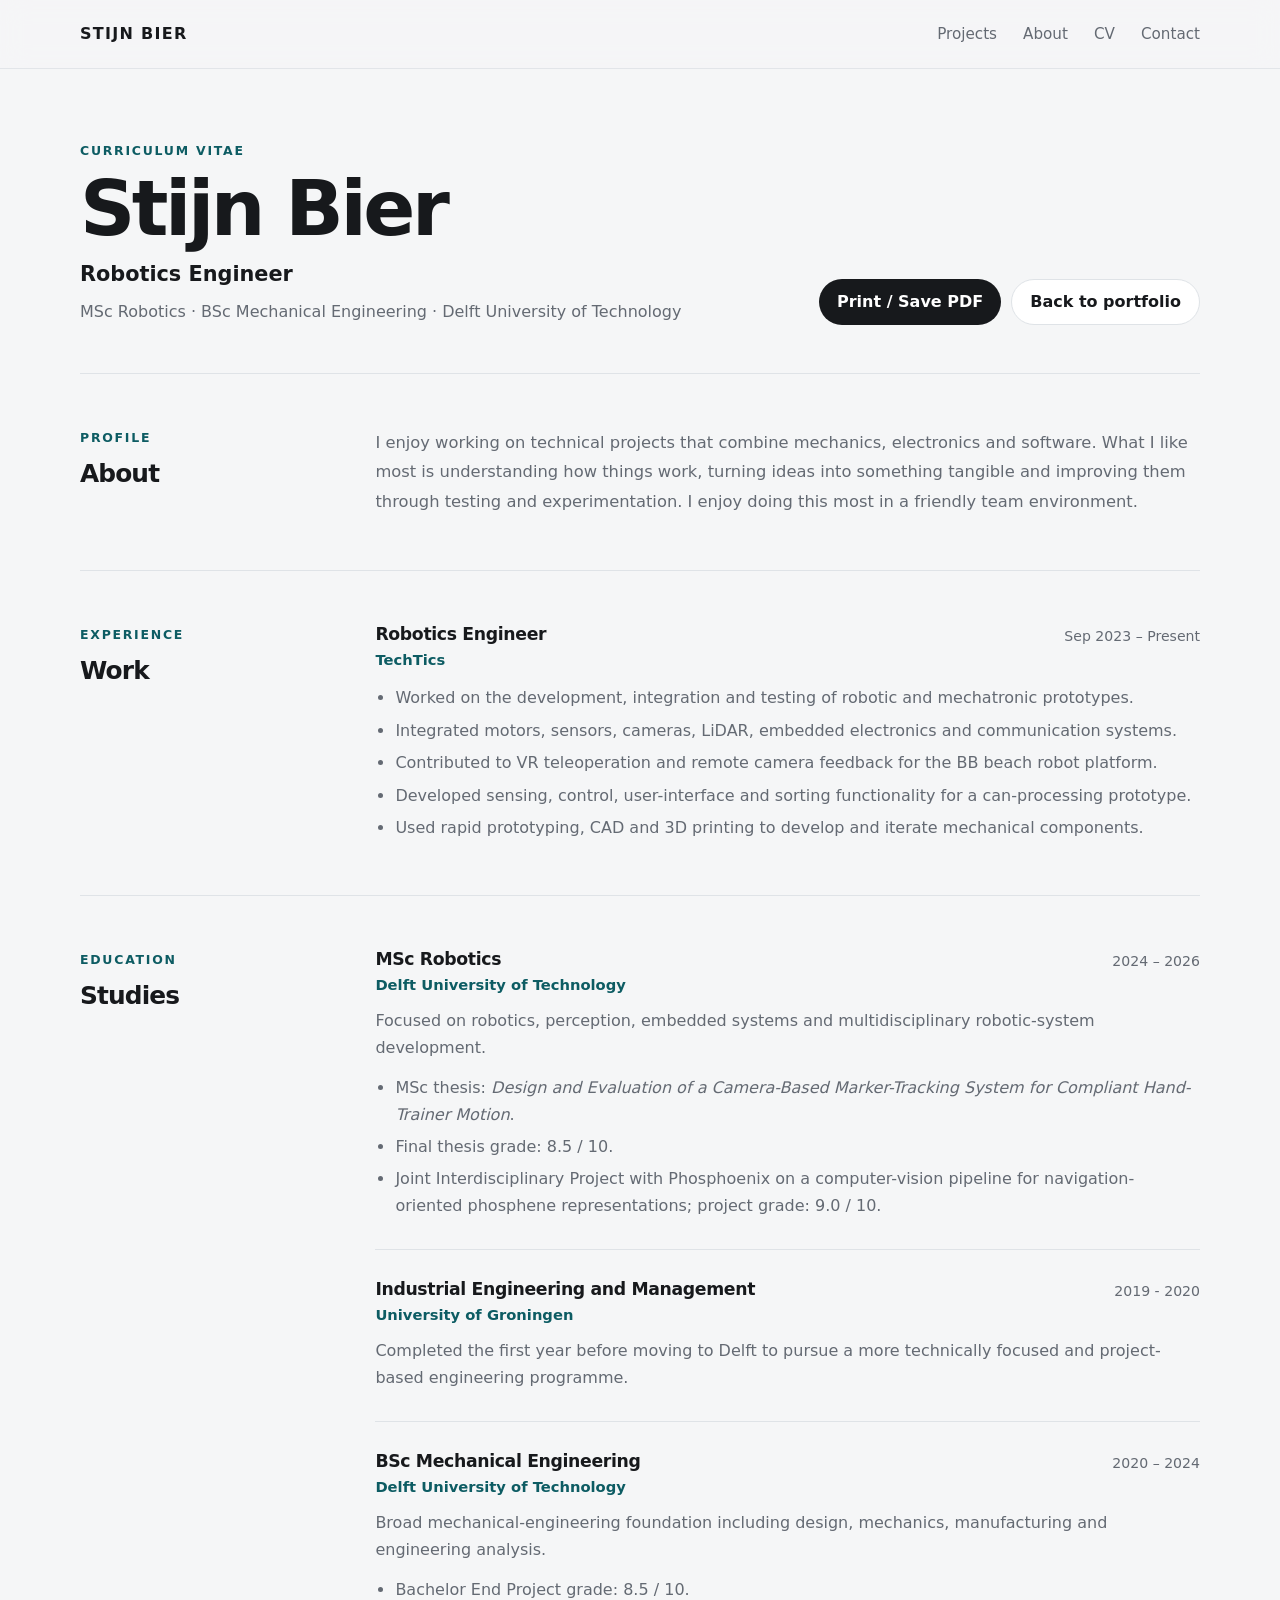
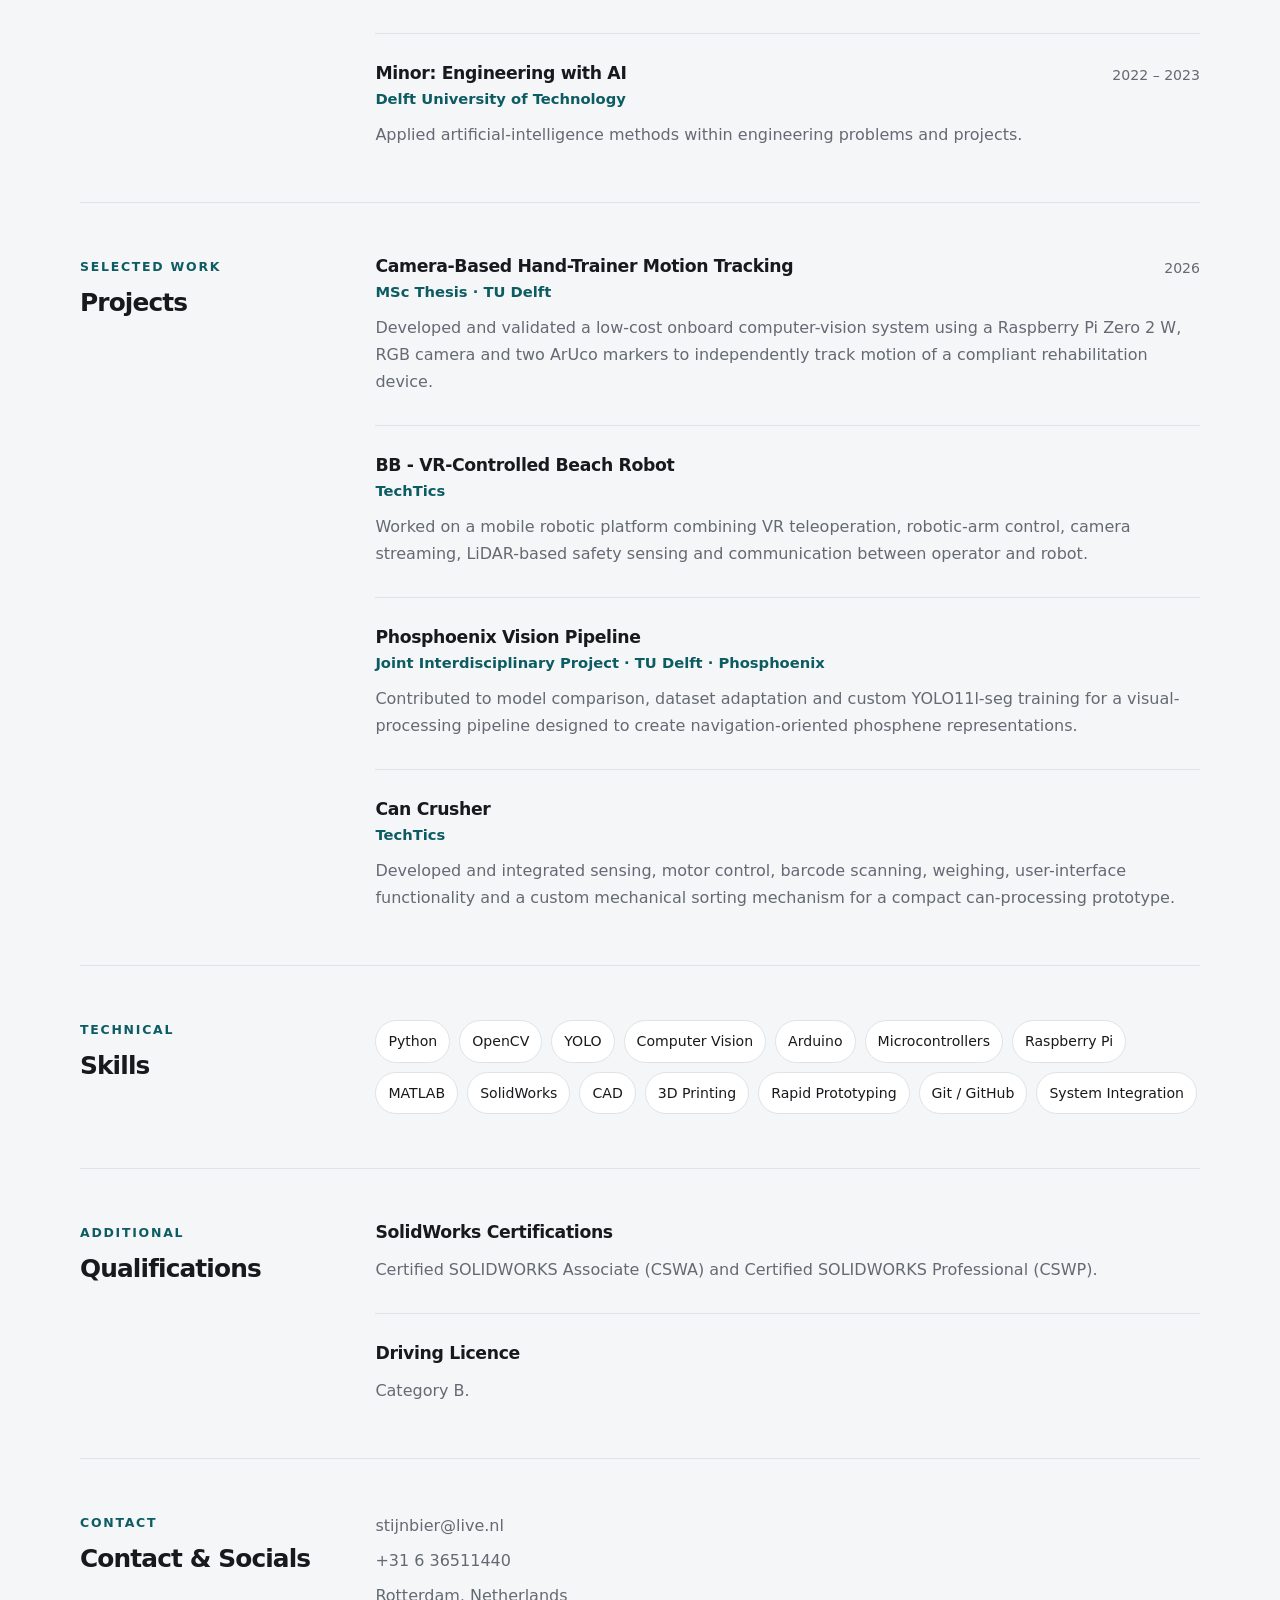
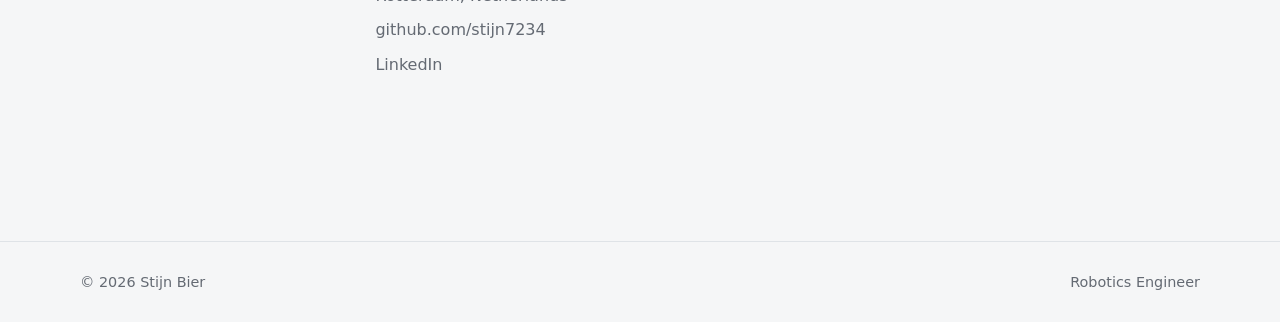
==== cv.html @ 59b06e3e "update" ====
<!DOCTYPE html>
<html lang="en">
<head>
  <meta charset="UTF-8">
  <meta name="viewport" content="width=device-width, initial-scale=1.0">
  <meta name="description" content="CV of Stijn Bier - Robotics Engineer, MSc Robotics and BSc Mechanical Engineering from TU Delft.">
  <title>CV | Stijn Bier</title>
  <link rel="stylesheet" href="style.css">

  <style>
    .cv-page { padding-top: 72px; padding-bottom: 110px; }
    .cv-hero {
      display: grid;
      grid-template-columns: minmax(0, 1fr) auto;
      gap: 48px;
      align-items: end;
      padding-bottom: 48px;
      border-bottom: 1px solid var(--line);
    }
    .cv-hero h1 {
      margin: 0 0 12px;
      font-size: clamp(3rem, 6vw, 5.5rem);
      line-height: .95;
      letter-spacing: -0.045em;
    }
    .cv-role { margin: 0 0 8px; font-size: 1.3rem; font-weight: 600; }
    .cv-subtitle { margin: 0; color: var(--muted); line-height: 1.6; }
    .cv-actions {
      display: flex;
      flex-wrap: wrap;
      gap: 10px;
      justify-content: flex-end;
    }
    .cv-section { padding: 54px 0; border-bottom: 1px solid var(--line); }
    .cv-section:last-of-type { border-bottom: 0; }
    .cv-section-grid {
      display: grid;
      grid-template-columns: minmax(180px, .45fr) minmax(0, 1.55fr);
      gap: 56px;
    }
    .cv-section h2 { margin: 0; font-size: 1.55rem; }
    .cv-entry {
      padding-bottom: 30px;
      margin-bottom: 30px;
      border-bottom: 1px solid var(--line);
    }
    .cv-entry:last-child { padding-bottom: 0; margin-bottom: 0; border-bottom: 0; }
    .cv-entry-head {
      display: flex;
      justify-content: space-between;
      gap: 24px;
      align-items: flex-start;
      margin-bottom: 10px;
    }
    .cv-entry h3 { margin: 0 0 4px; font-size: 1.08rem; }
    .cv-entry .org { color: var(--accent); font-weight: 600; font-size: .92rem; }
    .cv-date { color: var(--muted); font-size: .88rem; white-space: nowrap; }
    .cv-entry p { margin: 0; color: var(--muted); line-height: 1.7; }
    .cv-entry ul { margin: 14px 0 0; padding-left: 20px; color: var(--muted); line-height: 1.65; }
    .cv-entry li + li { margin-top: 6px; }
    .cv-summary {
      max-width: 820px;
      color: var(--muted);
      line-height: 1.8;
      font-size: 1.02rem;
    }
    .cv-skills { display: flex; flex-wrap: wrap; gap: 9px; }
    .cv-skills span {
      padding: 9px 12px;
      border: 1px solid var(--line);
      border-radius: 999px;
      background: var(--surface);
      font-size: .88rem;
    }
    .cv-contact { display: grid; gap: 9px; }
    .cv-contact a, .cv-contact span { color: var(--muted); }
    .cv-contact a:hover { color: var(--text); }

    @media (max-width: 820px) {
      .cv-hero, .cv-section-grid { grid-template-columns: 1fr; }
      .cv-actions { justify-content: flex-start; }
      .cv-entry-head { display: block; }
      .cv-date { display: block; margin-top: 5px; }
    }

    @media print {
      .site-header, .footer, .cv-actions { display: none !important; }
      body { background: #fff; }
      .cv-page { padding: 0; }
      .container { max-width: none; width: 100%; }
      .cv-section { padding: 28px 0; }
      .cv-section-grid { grid-template-columns: 170px 1fr; gap: 34px; }
      .cv-entry { break-inside: avoid; }
      a { color: inherit; text-decoration: none; }
    }
  
    .external-org {
      color: inherit;
      text-decoration: none;
    }

    .external-org:hover {
      text-decoration: underline;
      text-underline-offset: 3px;
    }

  </style>
</head>

<body>
  <header class="site-header">
    <div class="container nav-wrap">
      <a class="brand" href="index.html">STIJN BIER</a>
      <nav class="nav">
        <a href="index.html#projects">Projects</a>
        <a href="index.html#about">About</a>
        <a href="cv.html" aria-current="page">CV</a>
        <a href="index.html#contact">Contact</a>
      </nav>
    </div>
  </header>

  <main class="cv-page container">
    <section class="cv-hero">
      <div>
        <p class="eyebrow">Curriculum Vitae</p>
        <h1>Stijn Bier</h1>
        <p class="cv-role">Robotics Engineer</p>
        <p class="cv-subtitle">MSc Robotics · BSc Mechanical Engineering · <a class="external-org" href="https://www.tudelft.nl/en/" target="_blank" rel="noreferrer">Delft University of Technology</a></p>
      </div>
      <div class="cv-actions">
        <a class="button primary" href="#" onclick="window.print(); return false;">Print / Save PDF</a>
        <a class="button secondary" href="index.html">Back to portfolio</a>
      </div>
    </section>

    <section class="cv-section">
      <div class="cv-section-grid">
        <div>
          <p class="eyebrow">Profile</p>
          <h2>About</h2>
        </div>
        <div class="cv-summary">
          I enjoy working on technical projects that combine mechanics, electronics and software.
          What I like most is understanding how things work, turning ideas into something tangible
          and improving them through testing and experimentation. I enjoy doing this most in a
          friendly team environment.
        </div>
      </div>
    </section>

    <section class="cv-section">
      <div class="cv-section-grid">
        <div>
          <p class="eyebrow">Experience</p>
          <h2>Work</h2>
        </div>
        <div>
          <article class="cv-entry">
            <div class="cv-entry-head">
              <div>
                <h3>Robotics Engineer</h3>
                <div class="org"><a class="external-org" href="https://www.techtics.team/" target="_blank" rel="noreferrer">TechTics</a></div>
              </div>
              <div class="cv-date">Sep 2023 – Present</div>
            </div>
            <ul>
              <li>Worked on the development, integration and testing of robotic and mechatronic prototypes.</li>
              <li>Integrated motors, sensors, cameras, LiDAR, embedded electronics and communication systems.</li>
              <li>Contributed to VR teleoperation and remote camera feedback for the BB beach robot platform.</li>
              <li>Developed sensing, control, user-interface and sorting functionality for a can-processing prototype.</li>
              <li>Used rapid prototyping, CAD and 3D printing to develop and iterate mechanical components.</li>
            </ul>
          </article>
        </div>
      </div>
    </section>

    <section class="cv-section">
      <div class="cv-section-grid">
        <div>
          <p class="eyebrow">Education</p>
          <h2>Studies</h2>
        </div>
        <div>
          <article class="cv-entry">
            <div class="cv-entry-head">
              <div>
                <h3>MSc Robotics</h3>
                <div class="org"><a class="external-org" href="https://www.tudelft.nl/en/" target="_blank" rel="noreferrer">Delft University of Technology</a></div>
              </div>
              <div class="cv-date">2024 – 2026</div>
            </div>
            <p>Focused on robotics, perception, embedded systems and multidisciplinary robotic-system development.</p>
            <ul>
              <li>MSc thesis: <em>Design and Evaluation of a Camera-Based Marker-Tracking System for Compliant Hand-Trainer Motion</em>.</li>
              <li>Final thesis grade: 8.5 / 10.</li>
              <li>Joint Interdisciplinary Project with <a class="external-org" href="https://www.phosphoenix.nl/" target="_blank" rel="noreferrer">Phosphoenix</a> on a computer-vision pipeline for navigation-oriented phosphene representations; project grade: 9.0 / 10.</li>
            </ul>
          </article>

          <article class="cv-entry">
            <div class="cv-entry-head">
              <div>
                <h3>Industrial Engineering and Management</h3>
                <div class="org"><a class="external-org" href="https://www.rug.nl/?lang=en" target="_blank" rel="noreferrer">University of Groningen</a></div>
              </div>
              <div class="cv-date">2019 - 2020</div>
            </div>
            <p>
              Completed the first year before moving to Delft to pursue a more technically
              focused and project-based engineering programme.
            </p>
          </article>

          <article class="cv-entry">
            <div class="cv-entry-head">
              <div>
                <h3>BSc Mechanical Engineering</h3>
                <div class="org"><a class="external-org" href="https://www.tudelft.nl/en/" target="_blank" rel="noreferrer">Delft University of Technology</a></div>
              </div>
              <div class="cv-date">2020 – 2024</div>
            </div>
            <p>Broad mechanical-engineering foundation including design, mechanics, manufacturing and engineering analysis.</p>
            <ul>
              <li>Bachelor End Project grade: 8.5 / 10.</li>
            </ul>
          </article>

          <article class="cv-entry">
            <div class="cv-entry-head">
              <div>
                <h3>Minor: Engineering with AI</h3>
                <div class="org"><a class="external-org" href="https://www.tudelft.nl/en/" target="_blank" rel="noreferrer">Delft University of Technology</a></div>
              </div>
              <div class="cv-date">2022 – 2023</div>
            </div>
            <p>Applied artificial-intelligence methods within engineering problems and projects.</p>
          </article>
        </div>
      </div>
    </section>

    <section class="cv-section">
      <div class="cv-section-grid">
        <div>
          <p class="eyebrow">Selected work</p>
          <h2>Projects</h2>
        </div>
        <div>
          <article class="cv-entry">
            <div class="cv-entry-head">
              <div>
                <h3>Camera-Based Hand-Trainer Motion Tracking</h3>
                <div class="org">MSc Thesis · <a class="external-org" href="https://www.tudelft.nl/en/" target="_blank" rel="noreferrer">TU Delft</a></div>
              </div>
              <div class="cv-date">2026</div>
            </div>
            <p>Developed and validated a low-cost onboard computer-vision system using a Raspberry Pi Zero 2 W, RGB camera and two ArUco markers to independently track motion of a compliant rehabilitation device.</p>
          </article>

          <article class="cv-entry">
            <div class="cv-entry-head">
              <div>
                <h3>BB - VR-Controlled Beach Robot</h3>
                <div class="org"><a class="external-org" href="https://www.techtics.team/" target="_blank" rel="noreferrer">TechTics</a></div>
              </div>
            </div>
            <p>Worked on a mobile robotic platform combining VR teleoperation, robotic-arm control, camera streaming, LiDAR-based safety sensing and communication between operator and robot.</p>
          </article>

          <article class="cv-entry">
            <div class="cv-entry-head">
              <div>
                <h3>Phosphoenix Vision Pipeline</h3>
                <div class="org">
                  Joint Interdisciplinary Project ·
                  <a class="external-org" href="https://www.tudelft.nl/en/" target="_blank" rel="noreferrer">TU Delft</a>
                  ·
                  <a class="external-org" href="https://www.phosphoenix.nl/" target="_blank" rel="noreferrer">Phosphoenix</a>
                </div>
              </div>
            </div>
            <p>Contributed to model comparison, dataset adaptation and custom YOLO11l-seg training for a visual-processing pipeline designed to create navigation-oriented phosphene representations.</p>
          </article>

          <article class="cv-entry">
            <div class="cv-entry-head">
              <div>
                <h3>Can Crusher</h3>
                <div class="org"><a class="external-org" href="https://www.techtics.team/" target="_blank" rel="noreferrer">TechTics</a></div>
              </div>
            </div>
            <p>Developed and integrated sensing, motor control, barcode scanning, weighing, user-interface functionality and a custom mechanical sorting mechanism for a compact can-processing prototype.</p>
          </article>
        </div>
      </div>
    </section>

    <section class="cv-section">
      <div class="cv-section-grid">
        <div>
          <p class="eyebrow">Technical</p>
          <h2>Skills</h2>
        </div>
        <div class="cv-skills">
          <span>Python</span>
          <span>OpenCV</span>
          <span>YOLO</span>
          <span>Computer Vision</span>
          <span>Arduino</span>
          <span>Microcontrollers</span>
          <span>Raspberry Pi</span>
          <span>MATLAB</span>
          <span>SolidWorks</span>
          <span>CAD</span>
          <span>3D Printing</span>
          <span>Rapid Prototyping</span>
          <span>Git / GitHub</span>
          <span>System Integration</span>
        </div>
      </div>
    </section>

    <section class="cv-section">
      <div class="cv-section-grid">
        <div>
          <p class="eyebrow">Additional</p>
          <h2>Qualifications</h2>
        </div>
        <div>
          <article class="cv-entry">
            <div class="cv-entry-head"><div><h3>SolidWorks Certifications</h3></div></div>
            <p>Certified SOLIDWORKS Associate (CSWA) and Certified SOLIDWORKS Professional (CSWP).</p>
          </article>

          <article class="cv-entry">
            <div class="cv-entry-head"><div><h3>Driving Licence</h3></div></div>
            <p>Category B.</p>
          </article>
        </div>
      </div>
    </section>

    <section class="cv-section">
      <div class="cv-section-grid">
        <div>
          <p class="eyebrow">Contact</p>
          <h2>Contact &amp; Socials</h2>
        </div>
        <div class="cv-contact">
          <a href="mailto:stijnbier@live.nl">stijnbier@live.nl</a>
          <span>+31 6 36511440</span>
          <span>Rotterdam, Netherlands</span>
          <a href="https://github.com/stijn7234" target="_blank" rel="noreferrer">github.com/stijn7234</a>
          <a href="https://nl.linkedin.com/in/stijn-bier-895b671ba" target="_blank" rel="noreferrer">LinkedIn</a>
        </div>
      </div>
    </section>
  </main>

  <footer class="footer">
    <div class="container">
      <span>© <span id="year"></span> Stijn Bier</span>
      <span>Robotics Engineer</span>
    </div>
  </footer>

  <script src="script.js"></script>
</body>
</html>
---- style.css ----
:root {
  --bg: #f5f6f7;
  --surface: #ffffff;
  --text: #17191c;
  --muted: #646a73;
  --line: #dfe3e7;
  --accent: #0d5c63;
  --accent-soft: #e6f0f1;
  --max: 1120px;
  --radius: 18px;
}
* { box-sizing: border-box; }
html { scroll-behavior: smooth; }
body { margin: 0; font-family: Inter, ui-sans-serif, system-ui, -apple-system, BlinkMacSystemFont, "Segoe UI", sans-serif; background: var(--bg); color: var(--text); line-height: 1.6; }
a { color: inherit; text-decoration: none; }
.container { width: min(var(--max), calc(100% - 40px)); margin: 0 auto; }
.site-header { position: sticky; top: 0; z-index: 10; border-bottom: 1px solid rgba(223,227,231,.9); background: rgba(245,246,247,.9); backdrop-filter: blur(14px); }
.nav-wrap { min-height: 68px; display: flex; justify-content: space-between; align-items: center; }
.brand { font-weight: 800; letter-spacing: .08em; }
.nav { display: flex; gap: 26px; font-size: .95rem; color: var(--muted); }
.nav a:hover { color: var(--text); }
.hero { min-height: 76vh; display: grid; grid-template-columns: minmax(0,1fr) 320px; gap: 70px; align-items: center; padding: 90px 0; }
.eyebrow { margin: 0 0 12px; font-size: .78rem; font-weight: 800; text-transform: uppercase; letter-spacing: .14em; color: var(--accent); }
h1,h2,h3 { line-height: 1.1; margin-top: 0; }
h1 { max-width: 850px; margin-bottom: 24px; font-size: clamp(3rem,6vw,5.4rem); letter-spacing: -.055em; }
h2 { margin-bottom: 18px; font-size: clamp(2.15rem,4vw,3.4rem); letter-spacing: -.035em; }
h3 { margin-bottom: 12px; font-size: 1.5rem; letter-spacing: -.02em; }
.hero-text { max-width: 730px; margin-bottom: 32px; font-size: 1.15rem; color: var(--muted); }
.hero-actions,.contact-links { display: flex; flex-wrap: wrap; gap: 12px; }
.button { display: inline-flex; align-items: center; justify-content: center; min-height: 46px; padding: 0 18px; border-radius: 999px; font-weight: 700; }
.button.primary { background: var(--text); color: #fff; }
.button.secondary { border: 1px solid var(--line); background: var(--surface); }
.profile-card { padding: 28px; border: 1px solid var(--line); border-radius: var(--radius); background: var(--surface); box-shadow: 0 20px 55px rgba(20,28,35,.07); }
.avatar { width: 100%; aspect-ratio: 1; display: grid; place-items: center; margin-bottom: 22px; border-radius: 14px; background: var(--accent-soft); color: var(--accent); font-size: 4rem; font-weight: 800; }
.profile-card strong,.profile-card span { display: block; }
.profile-card span { margin-top: 4px; color: var(--muted); }
.section { padding: 90px 0; }
.section-heading { max-width: 640px; margin-bottom: 38px; }
.section-heading > p:last-child { color: var(--muted); }
.project-grid { display: grid; grid-template-columns: repeat(2,minmax(0,1fr)); gap: 24px; }
.project-card { overflow: hidden; border: 1px solid var(--line); border-radius: var(--radius); background: var(--surface); transition: transform .2s ease, box-shadow .2s ease; }
.project-card:hover { transform: translateY(-4px); box-shadow: 0 18px 38px rgba(20,28,35,.09); }
.project-card.featured { grid-column: span 2; display: grid; grid-template-columns: 1.1fr 1fr; }
.media-placeholder { min-height: 300px; display: grid; place-items: center; padding: 24px; text-align: center; background: linear-gradient(135deg,rgba(13,92,99,.10),rgba(13,92,99,.02)), repeating-linear-gradient(45deg,transparent,transparent 16px,rgba(0,0,0,.025) 16px,rgba(0,0,0,.025) 17px); color: var(--muted); font-weight: 700; }
.project-card.featured .media-placeholder { min-height: 420px; }
.project-content { padding: 28px; }
.project-content p { color: var(--muted); }
.tags,.skill-list { display: flex; flex-wrap: wrap; gap: 8px; }
.tags { margin-bottom: 18px; }
.tags span,.skill-list span { border-radius: 999px; background: var(--accent-soft); color: var(--accent); font-size: .78rem; font-weight: 700; }
.tags span { padding: 5px 9px; }
.skill-list span { padding: 8px 12px; }
.project-link { display: inline-block; margin-top: 10px; font-weight: 800; }
.split { display: grid; grid-template-columns: .8fr 1.2fr; gap: 80px; border-top: 1px solid var(--line); }
.about-copy p { margin-top: 0; color: var(--muted); font-size: 1.08rem; }
.skill-list { margin-top: 28px; }
.contact { margin-bottom: 80px; padding: 62px; border-radius: 24px; background: var(--text); color: #fff; }
.contact p:not(.eyebrow) { max-width: 650px; color: #cdd1d6; }
.contact .eyebrow { color: #8fd5da; }
.contact-links a { padding-bottom: 2px; border-bottom: 1px solid #80858c; }
.footer { border-top: 1px solid var(--line); color: var(--muted); }
.footer .container { min-height: 80px; display: flex; justify-content: space-between; align-items: center; gap: 20px; font-size: .9rem; }
.project-page { padding: 80px 0 110px; }
.project-hero { max-width: 900px; margin-bottom: 50px; }
.project-hero h1 { font-size: clamp(2.8rem,6vw,5rem); }
.project-lead { max-width: 760px; font-size: 1.16rem; color: var(--muted); }
.project-meta { display: flex; flex-wrap: wrap; gap: 8px; margin: 24px 0 0; }
.project-meta span { padding: 7px 11px; border-radius: 999px; background: var(--accent-soft); color: var(--accent); font-size: .82rem; font-weight: 750; }
.project-media { min-height: 420px; display: grid; place-items: center; margin: 40px 0 60px; border: 1px dashed #aeb6be; border-radius: var(--radius); background: var(--surface); color: var(--muted); text-align: center; padding: 30px; }
.project-sections { display: grid; grid-template-columns: repeat(2,minmax(0,1fr)); gap: 42px 70px; }
.project-sections section { padding-top: 26px; border-top: 1px solid var(--line); }
.project-sections p,.project-sections li { color: var(--muted); }
.back-link { display: inline-block; margin-bottom: 35px; font-weight: 800; }
@media (max-width: 820px) {
  .nav { display: none; }
  .hero { min-height: auto; grid-template-columns: 1fr; padding: 70px 0; }
  .profile-card { max-width: 320px; }
  .project-grid,.project-card.featured,.split,.project-sections { grid-template-columns: 1fr; }
  .project-card.featured { grid-column: auto; }
  .split { gap: 30px; }
  .contact { padding: 38px 26px; }
  .footer .container { padding: 22px 0; flex-direction: column; align-items: flex-start; }
}


/* =========================
   Detailed thesis page
   ========================= */
.project-hero-split { display:grid; grid-template-columns:minmax(0,1.15fr) minmax(320px,.85fr); gap:64px; align-items:center; margin-bottom:34px; }
.project-hero-copy h1 { max-width:820px; font-size:clamp(2.9rem,6vw,5rem); letter-spacing:-.05em; }
.hero-visual,.wide-media,.validation-media { position:relative; overflow:hidden; margin:0; border:1px solid var(--line); border-radius:var(--radius); background:var(--surface); }
.hero-visual { min-height:420px; }
.hero-visual img,.wide-media img,.validation-media img { width:100%; height:100%; display:block; object-fit:cover; }
.hero-visual img { min-height:420px; }
.media-fallback { display:none; min-height:inherit; place-items:center; padding:30px; text-align:center; color:var(--muted); background:linear-gradient(135deg,rgba(13,92,99,.10),rgba(13,92,99,.02)),repeating-linear-gradient(45deg,transparent,transparent 16px,rgba(0,0,0,.025) 16px,rgba(0,0,0,.025) 17px); }
.media-missing .media-fallback { display:grid; }
.quick-facts { display:grid; grid-template-columns:repeat(4,minmax(0,1fr)); gap:12px; margin:34px 0 96px; }
.quick-facts>div { padding:24px 20px; border:1px solid var(--line); border-radius:14px; background:var(--surface); }
.quick-facts strong,.quick-facts span { display:block; }
.quick-facts strong { margin-bottom:5px; font-size:1.55rem; letter-spacing:-.025em; }
.quick-facts span { color:var(--muted); font-size:.9rem; }
.project-block { padding:84px 0; border-top:1px solid var(--line); }
.project-block.two-col { display:grid; grid-template-columns:.85fr 1.15fr; gap:80px; }
.project-copy { max-width:700px; }
.project-copy p { margin-top:0; color:var(--muted); font-size:1.08rem; }
.project-section-heading { max-width:720px; margin-bottom:34px; }
.project-section-heading>p:last-child { color:var(--muted); }
.video-frame { overflow:hidden; border:1px solid var(--line); border-radius:var(--radius); background:#111; }
.video-frame video { width:100%; max-height:720px; display:block; background:#111; }
.video-help { padding:11px 16px; background:var(--surface); color:var(--muted); font-size:.83rem; }
.wide-media { min-height:360px; }
.wide-media img { object-fit:contain; background:#fff; }
.wide-media .media-fallback { min-height:420px; }
.wide-media figcaption,.validation-media figcaption { padding:12px 16px; border-top:1px solid var(--line); color:var(--muted); font-size:.86rem; background:var(--surface); }
.validation-grid { display:grid; grid-template-columns:.9fr 1.1fr; gap:60px; align-items:center; }
.validation-copy p { color:var(--muted); font-size:1.04rem; }
.validation-media { min-height:420px; }
.validation-media img { min-height:420px; object-fit:cover; }
.result-grid { display:grid; grid-template-columns:repeat(5,minmax(0,1fr)); gap:12px; }
.result-card { min-height:150px; padding:24px 20px; border:1px solid var(--line); border-radius:14px; background:var(--surface); }
.result-card strong,.result-card span { display:block; }
.result-card strong { margin-bottom:14px; font-size:clamp(1.55rem,3vw,2.2rem); letter-spacing:-.035em; }
.result-card span { color:var(--muted); font-size:.88rem; line-height:1.45; }
.result-note { margin-top:18px; padding:18px 20px; border-left:4px solid var(--accent); border-radius:0 12px 12px 0; background:var(--accent-soft); color:#3b5053; }
.result-figure { margin-top:36px; }
.clean-list { margin:0; padding-left:1.15rem; columns:2; column-gap:40px; }
.clean-list li { break-inside:avoid; margin-bottom:10px; color:var(--muted); }
.project-skills { margin-top:20px; }
@media (max-width:950px) { .project-hero-split,.validation-grid { grid-template-columns:1fr; } .hero-visual { max-width:640px; } .quick-facts { grid-template-columns:repeat(2,minmax(0,1fr)); } .result-grid { grid-template-columns:repeat(2,minmax(0,1fr)); } }
@media (max-width:820px) { .project-block.two-col { grid-template-columns:1fr; gap:26px; } .project-hero-split { gap:34px; } .project-block { padding:64px 0; } .quick-facts { margin-bottom:70px; } .clean-list { columns:1; } }
@media (max-width:560px) { .quick-facts,.result-grid { grid-template-columns:1fr; } .hero-visual,.hero-visual img,.validation-media,.validation-media img { min-height:320px; } }
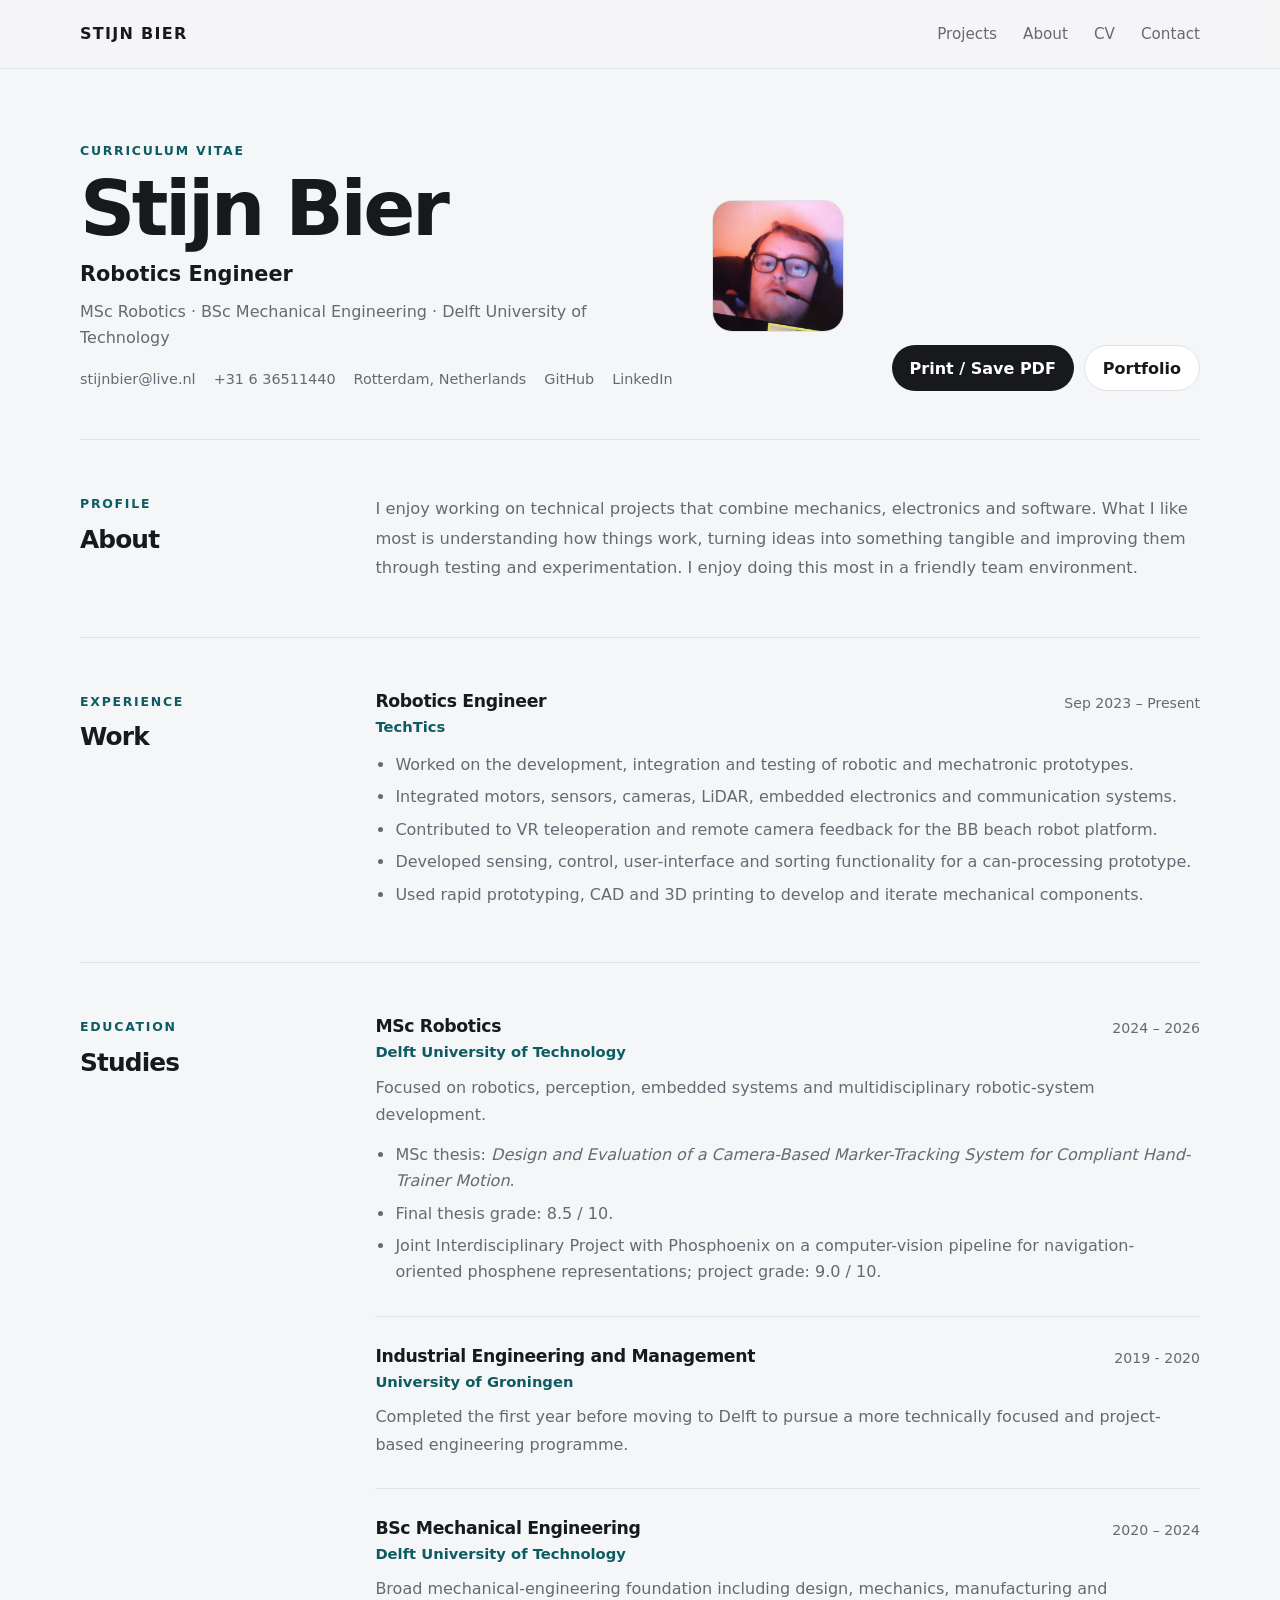
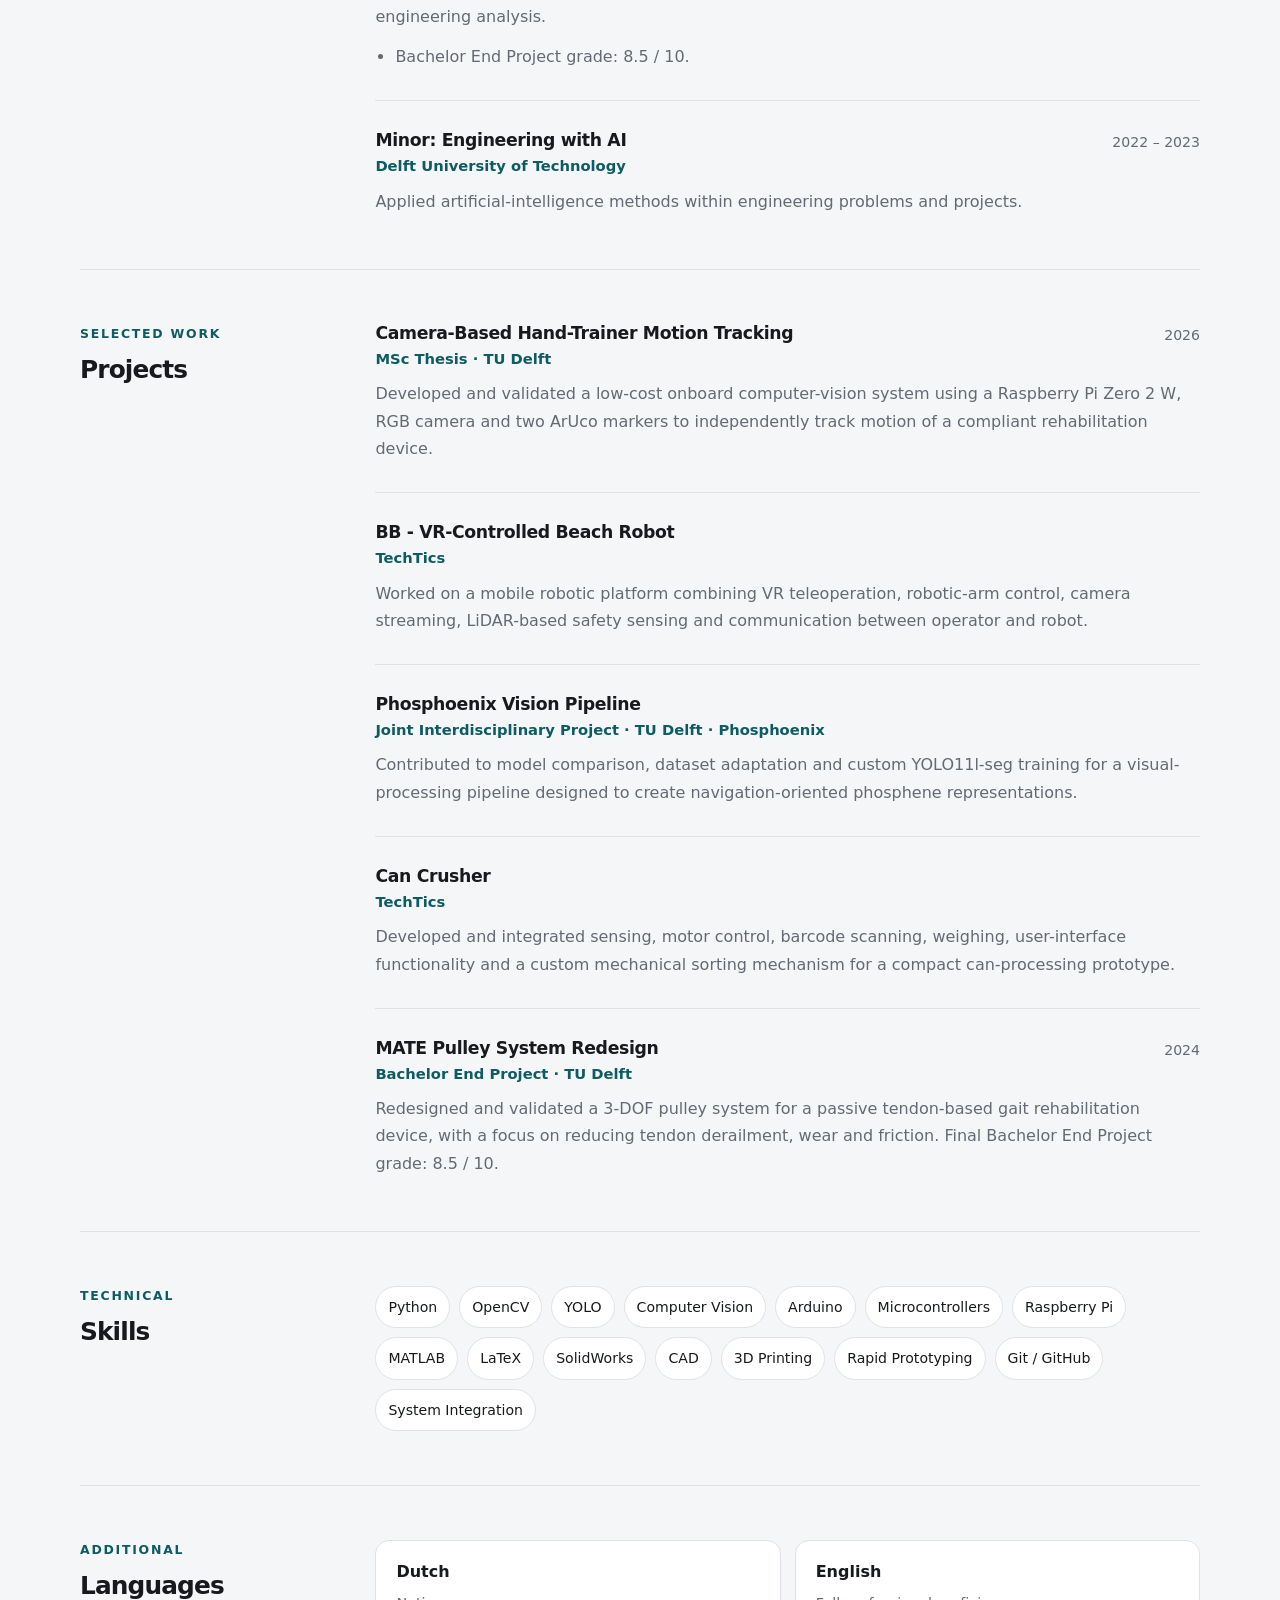
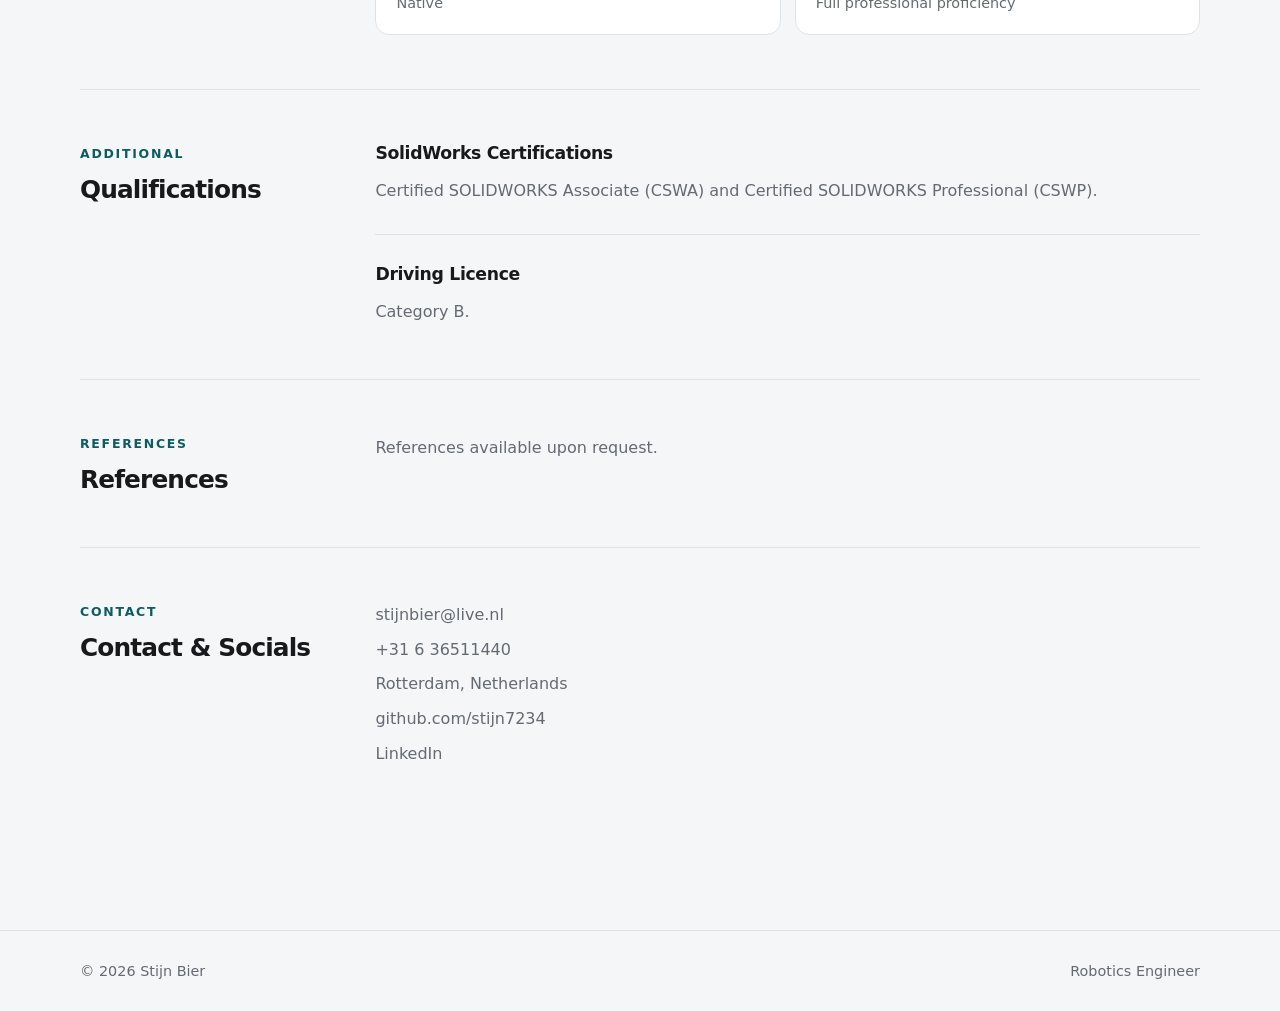
==== commit e0fccd9a: "Update cv.html" ====
--- a/cv.html
+++ b/cv.html
@@ -76,8 +76,77 @@
     .cv-contact a, .cv-contact span { color: var(--muted); }
     .cv-contact a:hover { color: var(--text); }
 
+
+    .cv-hero-main {
+      display: grid;
+      grid-template-columns: minmax(0, 1fr) 132px;
+      gap: 34px;
+      align-items: center;
+    }
+
+    .cv-photo {
+      width: 132px;
+      height: 132px;
+      object-fit: cover;
+      object-position: center;
+      border-radius: 20px;
+      border: 1px solid var(--line);
+      background: var(--surface);
+    }
+
+    .cv-top-contact {
+      display: flex;
+      flex-wrap: wrap;
+      gap: 8px 18px;
+      margin-top: 18px;
+      color: var(--muted);
+      font-size: .9rem;
+    }
+
+    .cv-top-contact a,
+    .cv-top-contact span {
+      color: inherit;
+      text-decoration: none;
+    }
+
+    .cv-top-contact a:hover {
+      color: var(--text);
+      text-decoration: underline;
+      text-underline-offset: 3px;
+    }
+
+    .cv-mini-grid {
+      display: grid;
+      grid-template-columns: repeat(2, minmax(0, 1fr));
+      gap: 14px;
+    }
+
+    .cv-mini-card {
+      padding: 18px 20px;
+      border: 1px solid var(--line);
+      border-radius: 14px;
+      background: var(--surface);
+    }
+
+    .cv-mini-card strong {
+      display: block;
+      margin-bottom: 5px;
+    }
+
+    .cv-mini-card span {
+      color: var(--muted);
+      line-height: 1.5;
+      font-size: .9rem;
+    }
+
+    .cv-reference-note {
+      color: var(--muted);
+      line-height: 1.7;
+    }
+
+
     @media (max-width: 820px) {
-      .cv-hero, .cv-section-grid { grid-template-columns: 1fr; }
+      .cv-hero, .cv-section-grid, .cv-hero-main, .cv-mini-grid { grid-template-columns: 1fr; }
       .cv-actions { justify-content: flex-start; }
       .cv-entry-head { display: block; }
       .cv-date { display: block; margin-top: 5px; }
@@ -122,15 +191,36 @@
 
   <main class="cv-page container">
     <section class="cv-hero">
-      <div>
-        <p class="eyebrow">Curriculum Vitae</p>
-        <h1>Stijn Bier</h1>
-        <p class="cv-role">Robotics Engineer</p>
-        <p class="cv-subtitle">MSc Robotics · BSc Mechanical Engineering · <a class="external-org" href="https://www.tudelft.nl/en/" target="_blank" rel="noreferrer">Delft University of Technology</a></p>
-      </div>
+      <div class="cv-hero-main">
+        <div>
+          <p class="eyebrow">Curriculum Vitae</p>
+          <h1>Stijn Bier</h1>
+          <p class="cv-role">Robotics Engineer</p>
+          <p class="cv-subtitle">
+            MSc Robotics · BSc Mechanical Engineering ·
+            <a class="external-org" href="https://www.tudelft.nl/en/" target="_blank" rel="noreferrer">
+              Delft University of Technology
+            </a>
+          </p>
+
+          <div class="cv-top-contact">
+            <a href="mailto:stijnbier@live.nl">stijnbier@live.nl</a>
+            <span>+31 6 36511440</span>
+            <span>Rotterdam, Netherlands</span>
+            <a href="https://github.com/stijn7234" target="_blank" rel="noreferrer">GitHub</a>
+            <a href="https://nl.linkedin.com/in/stijn-bier-895b671ba" target="_blank" rel="noreferrer">LinkedIn</a>
+          </div>
+        </div>
+
+        <img class="cv-photo"
+             src="assets/images/profile.jpeg"
+             alt="Stijn Bier"
+             onerror="this.onerror=null; this.src='assets/images/profile.png';">
+      </div>
+
       <div class="cv-actions">
         <a class="button primary" href="#" onclick="window.print(); return false;">Print / Save PDF</a>
-        <a class="button secondary" href="index.html">Back to portfolio</a>
+        <a class="button secondary" href="index.html">Portfolio</a>
       </div>
     </section>
 
@@ -292,6 +382,20 @@
               </div>
             </div>
             <p>Developed and integrated sensing, motor control, barcode scanning, weighing, user-interface functionality and a custom mechanical sorting mechanism for a compact can-processing prototype.</p>
+          </article>
+
+          <article class="cv-entry">
+            <div class="cv-entry-head">
+              <div>
+                <h3>MATE Pulley System Redesign</h3>
+                <div class="org">Bachelor End Project · <a class="external-org" href="https://www.tudelft.nl/en/" target="_blank" rel="noreferrer">TU Delft</a></div>
+              </div>
+              <div class="cv-date">2024</div>
+            </div>
+            <p>
+              Redesigned and validated a 3-DOF pulley system for a passive tendon-based gait rehabilitation device,
+              with a focus on reducing tendon derailment, wear and friction. Final Bachelor End Project grade: 8.5 / 10.
+            </p>
           </article>
         </div>
       </div>
@@ -312,6 +416,7 @@
           <span>Microcontrollers</span>
           <span>Raspberry Pi</span>
           <span>MATLAB</span>
+          <span>LaTeX</span>
           <span>SolidWorks</span>
           <span>CAD</span>
           <span>3D Printing</span>
@@ -326,6 +431,25 @@
       <div class="cv-section-grid">
         <div>
           <p class="eyebrow">Additional</p>
+          <h2>Languages</h2>
+        </div>
+        <div class="cv-mini-grid">
+          <div class="cv-mini-card">
+            <strong>Dutch</strong>
+            <span>Native</span>
+          </div>
+          <div class="cv-mini-card">
+            <strong>English</strong>
+            <span>Full professional proficiency</span>
+          </div>
+        </div>
+      </div>
+    </section>
+
+    <section class="cv-section">
+      <div class="cv-section-grid">
+        <div>
+          <p class="eyebrow">Additional</p>
           <h2>Qualifications</h2>
         </div>
         <div>
@@ -338,6 +462,18 @@
             <div class="cv-entry-head"><div><h3>Driving Licence</h3></div></div>
             <p>Category B.</p>
           </article>
+        </div>
+      </div>
+    </section>
+
+    <section class="cv-section">
+      <div class="cv-section-grid">
+        <div>
+          <p class="eyebrow">References</p>
+          <h2>References</h2>
+        </div>
+        <div class="cv-reference-note">
+          References available upon request.
         </div>
       </div>
     </section>
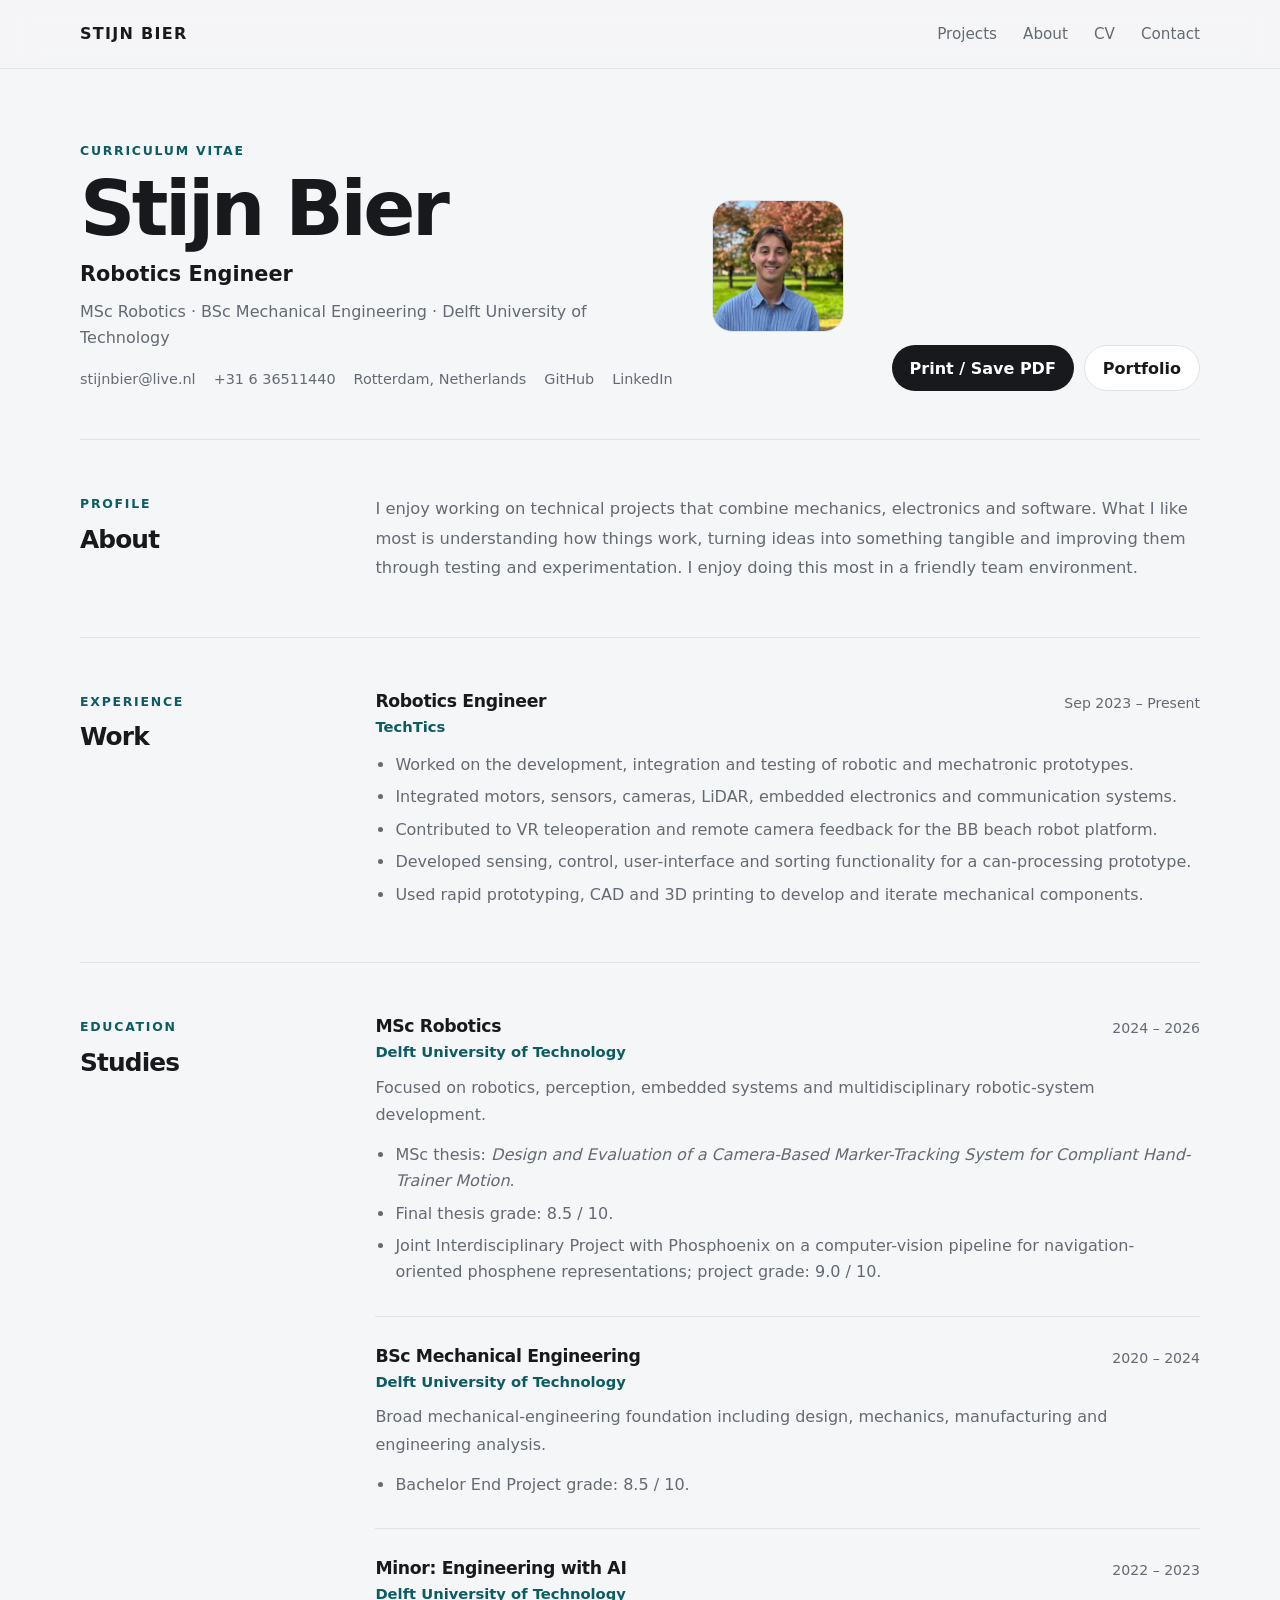
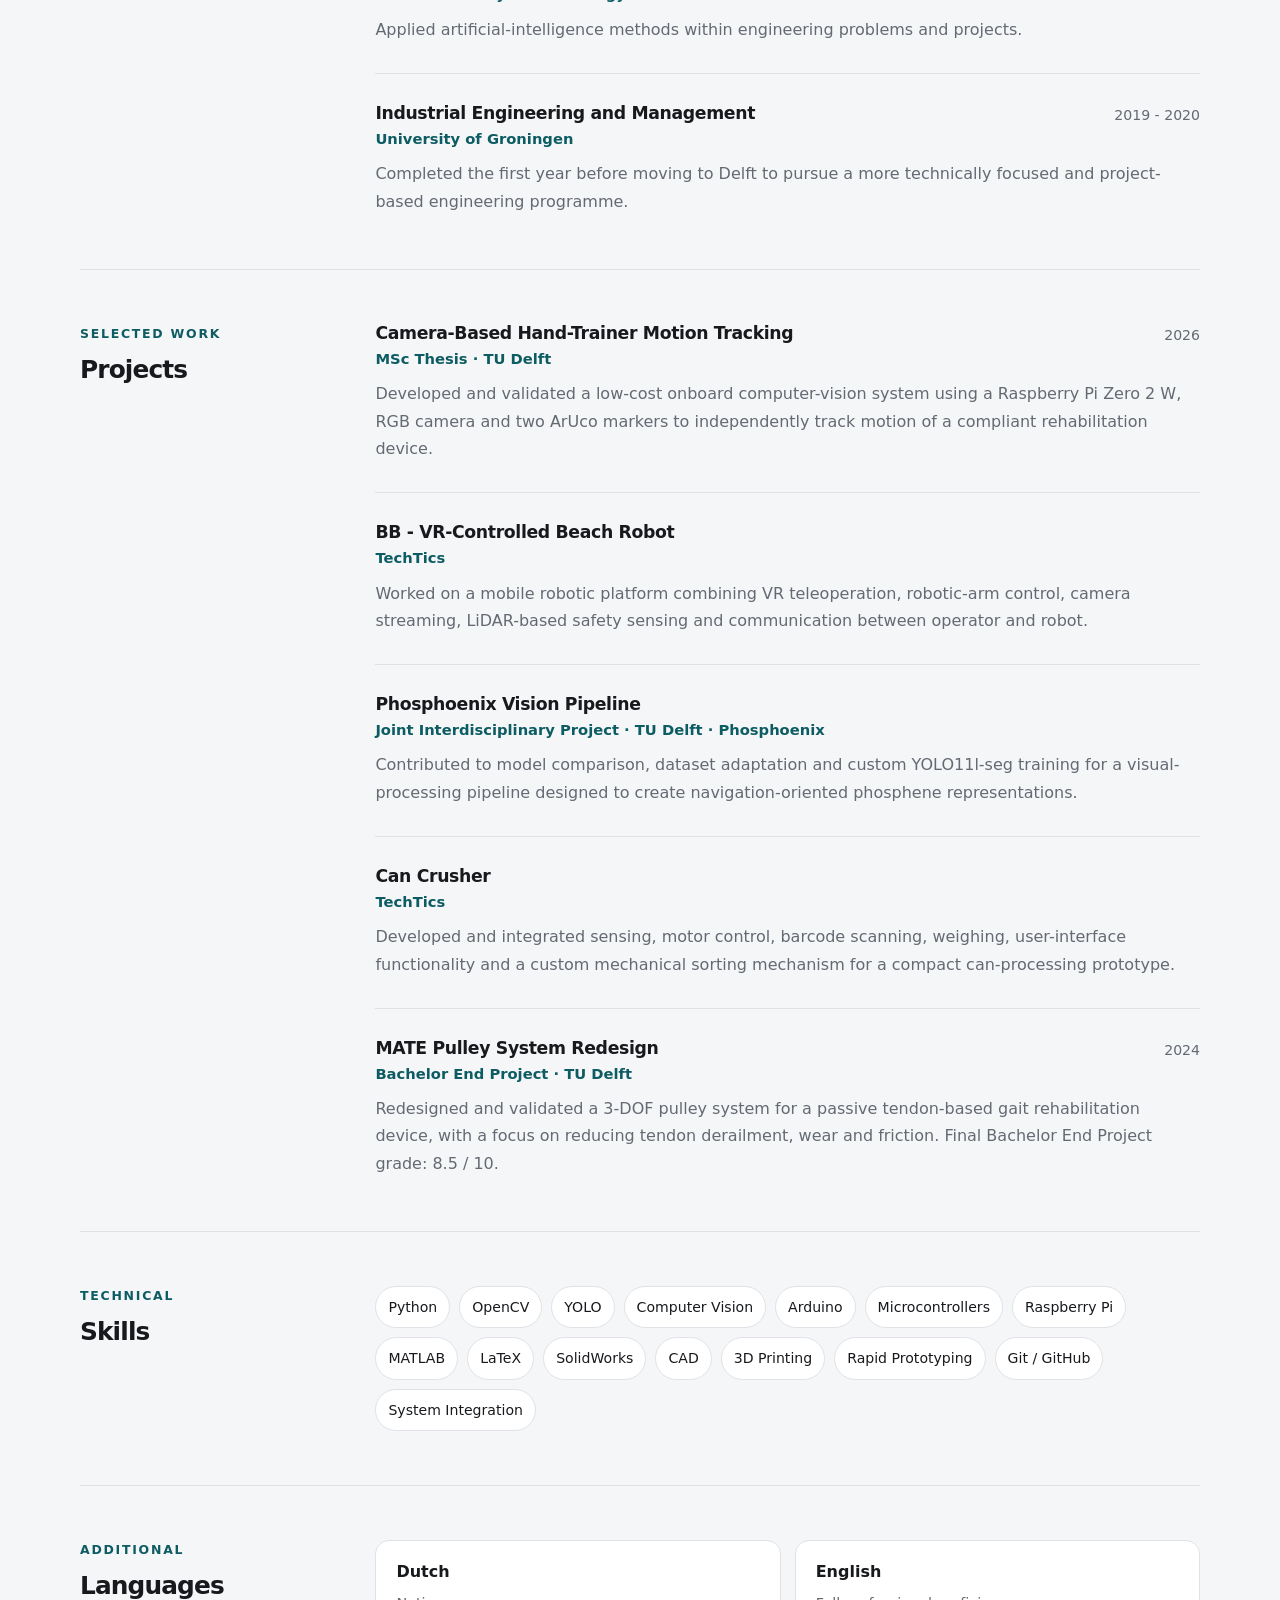
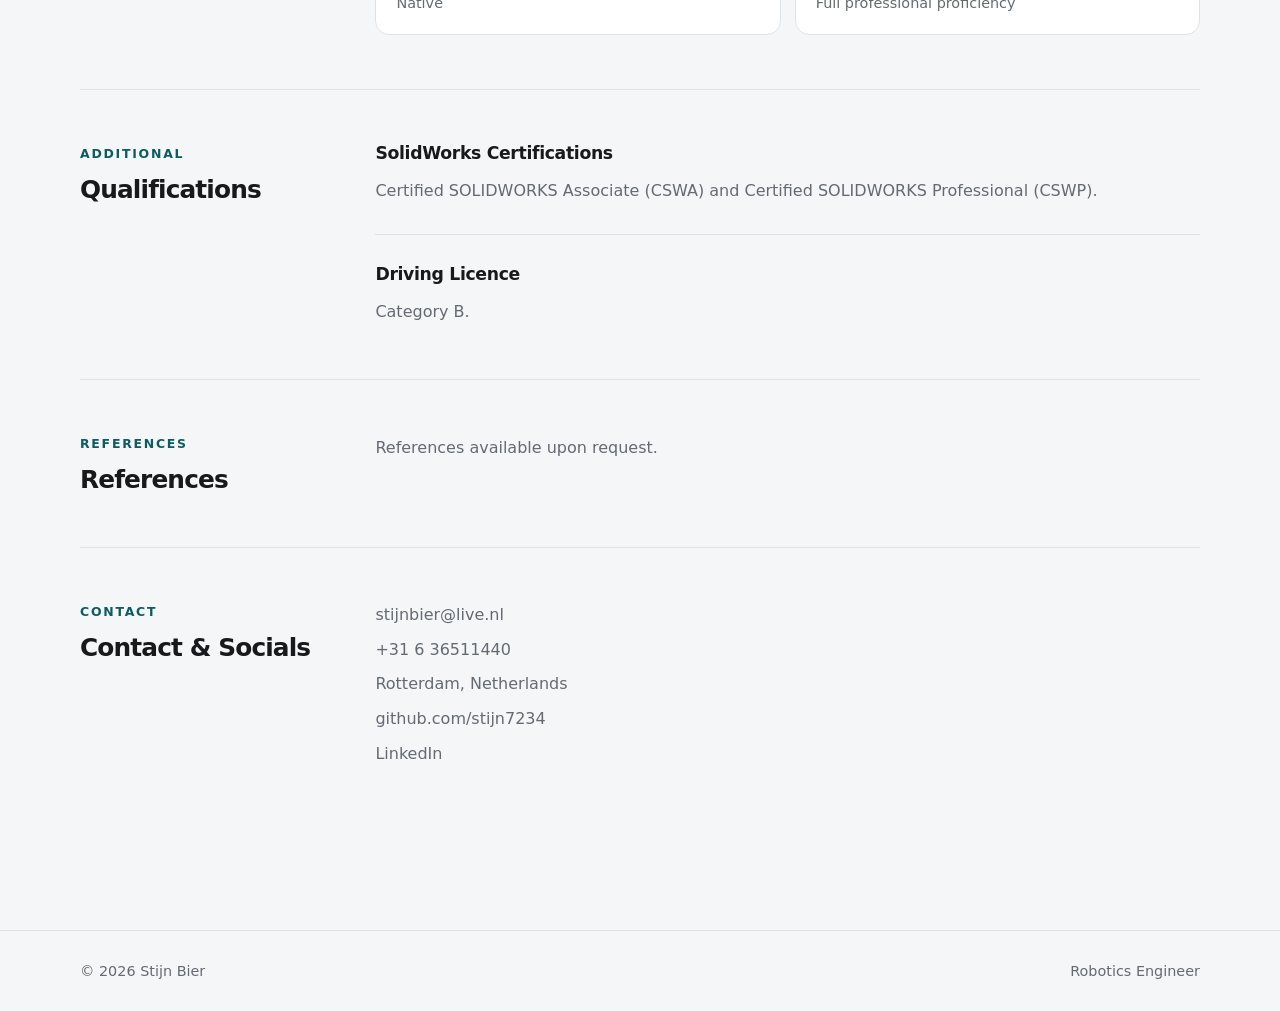
==== commit cfab2399: "Update cv.html" ====
--- a/cv.html
+++ b/cv.html
@@ -289,6 +289,34 @@
             </ul>
           </article>
 
+
+          </article>
+
+          <article class="cv-entry">
+            <div class="cv-entry-head">
+              <div>
+                <h3>BSc Mechanical Engineering</h3>
+                <div class="org"><a class="external-org" href="https://www.tudelft.nl/en/" target="_blank" rel="noreferrer">Delft University of Technology</a></div>
+              </div>
+              <div class="cv-date">2020 – 2024</div>
+            </div>
+            <p>Broad mechanical-engineering foundation including design, mechanics, manufacturing and engineering analysis.</p>
+            <ul>
+              <li>Bachelor End Project grade: 8.5 / 10.</li>
+            </ul>
+          </article>
+
+          <article class="cv-entry">
+            <div class="cv-entry-head">
+              <div>
+                <h3>Minor: Engineering with AI</h3>
+                <div class="org"><a class="external-org" href="https://www.tudelft.nl/en/" target="_blank" rel="noreferrer">Delft University of Technology</a></div>
+              </div>
+              <div class="cv-date">2022 – 2023</div>
+            </div>
+            <p>Applied artificial-intelligence methods within engineering problems and projects.</p>
+          </article>
+
           <article class="cv-entry">
             <div class="cv-entry-head">
               <div>
@@ -301,34 +329,14 @@
               Completed the first year before moving to Delft to pursue a more technically
               focused and project-based engineering programme.
             </p>
-          </article>
-
-          <article class="cv-entry">
-            <div class="cv-entry-head">
-              <div>
-                <h3>BSc Mechanical Engineering</h3>
-                <div class="org"><a class="external-org" href="https://www.tudelft.nl/en/" target="_blank" rel="noreferrer">Delft University of Technology</a></div>
-              </div>
-              <div class="cv-date">2020 – 2024</div>
-            </div>
-            <p>Broad mechanical-engineering foundation including design, mechanics, manufacturing and engineering analysis.</p>
-            <ul>
-              <li>Bachelor End Project grade: 8.5 / 10.</li>
-            </ul>
-          </article>
-
-          <article class="cv-entry">
-            <div class="cv-entry-head">
-              <div>
-                <h3>Minor: Engineering with AI</h3>
-                <div class="org"><a class="external-org" href="https://www.tudelft.nl/en/" target="_blank" rel="noreferrer">Delft University of Technology</a></div>
-              </div>
-              <div class="cv-date">2022 – 2023</div>
-            </div>
-            <p>Applied artificial-intelligence methods within engineering problems and projects.</p>
-          </article>
-        </div>
-      </div>
+
+
+        </div>
+      </div>
+
+
+
+      
     </section>
 
     <section class="cv-section">
